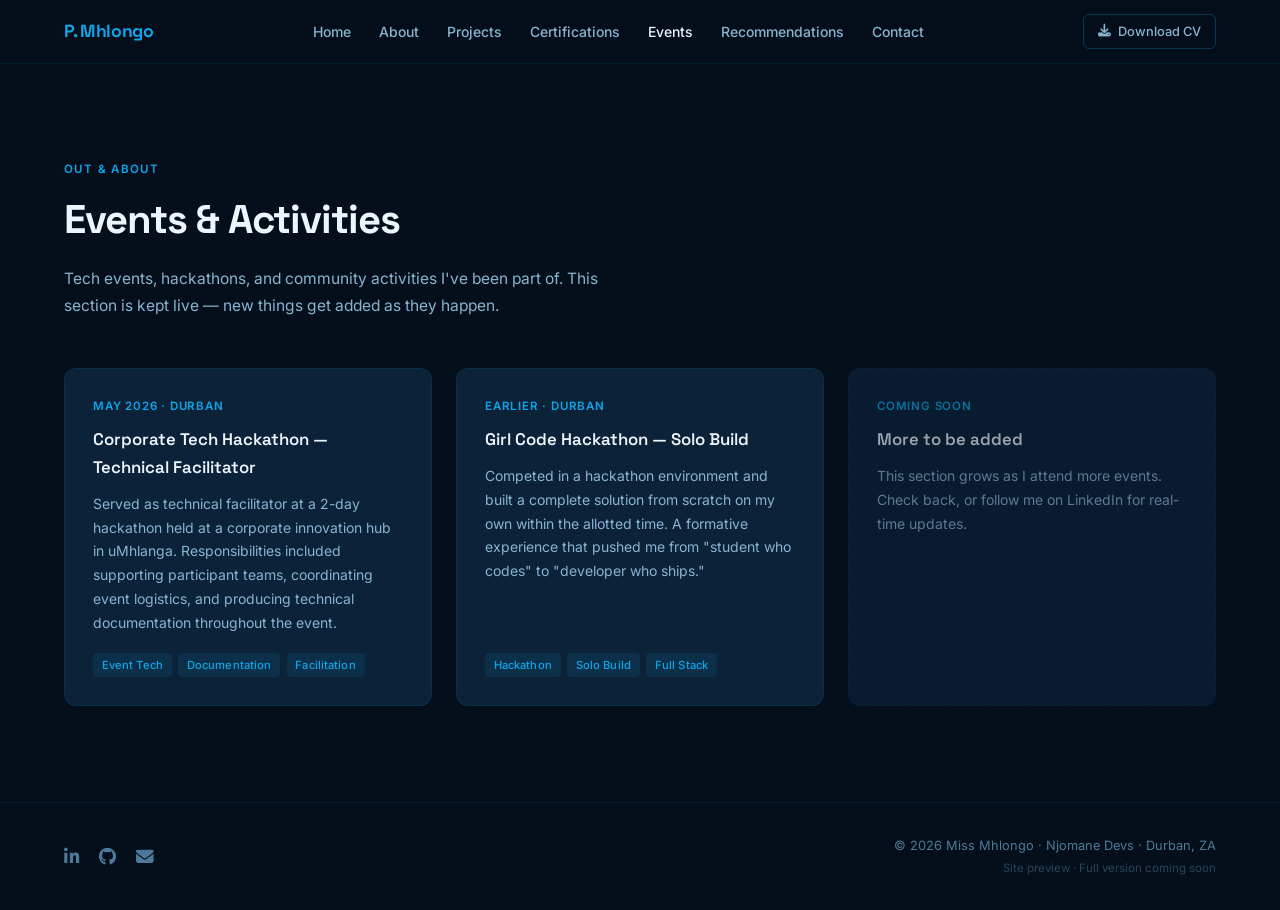
==== events.html @ 611b5bdc "Add events page: hackathon participation and tech community" ====
<!DOCTYPE html>
<html lang="en">
<head>
  <meta charset="UTF-8" />
  <meta name="viewport" content="width=device-width, initial-scale=1.0" />
  <title>Events — Princess Mhlongo</title>
  <link rel="stylesheet" href="styles.css" />
  <link rel="stylesheet" href="https://cdnjs.cloudflare.com/ajax/libs/font-awesome/6.5.0/css/all.min.css" />
</head>
<body>

  <header class="site-header">
    <div class="site-logo">P. Mhlongo</div>
    <nav>
      <ul class="site-nav">
        <li><a href="index.html">Home</a></li>
        <li><a href="about.html">About</a></li>
        <li><a href="projects.html">Projects</a></li>
        <li><a href="certifications.html">Certifications</a></li>
        <li><a href="events.html" class="active">Events</a></li>
        <li><a href="recommendations.html">Recommendations</a></li>
        <li><a href="contact.html">Contact</a></li>
      </ul>
    </nav>
    <a href="resume.pdf" download class="btn btn--ghost btn--sm">
      <i class="fas fa-download"></i> Download CV
    </a>
  </header>

  <section class="page-section">
    <div class="section-container">
      <div class="section-header">
        <p class="section-eyebrow">Out &amp; About</p>
        <h1 class="section-title">Events &amp; Activities</h1>
        <p class="section-lead">
          Tech events, hackathons, and community activities I've been part of.
          This section is kept live — new things get added as they happen.
        </p>
      </div>

      <div class="events-grid">

        <div class="card event-card">
          <p class="event-date">May 2026 · Durban</p>
          <h2 class="event-title">Corporate Tech Hackathon — Technical Facilitator</h2>
          <p class="event-desc">
            Served as technical facilitator at a 2-day hackathon held at a corporate
            innovation hub in uMhlanga. Responsibilities included supporting participant teams,
            coordinating event logistics, and producing technical documentation throughout
            the event.
          </p>
          <div class="tag-row" style="margin-top:0.25rem;">
            <span class="tag">Event Tech</span>
            <span class="tag">Documentation</span>
            <span class="tag">Facilitation</span>
          </div>
        </div>

        <div class="card event-card">
          <p class="event-date">Earlier · Durban</p>
          <h2 class="event-title">Girl Code Hackathon — Solo Build</h2>
          <p class="event-desc">
            Competed in a hackathon environment and built a complete solution from scratch
            on my own within the allotted time. A formative experience that pushed me from
            "student who codes" to "developer who ships."
          </p>
          <div class="tag-row" style="margin-top:0.25rem;">
            <span class="tag">Hackathon</span>
            <span class="tag">Solo Build</span>
            <span class="tag">Full Stack</span>
          </div>
        </div>

        <div class="card event-card" style="border-style:dashed; opacity:0.65;">
          <p class="event-date">Coming Soon</p>
          <h2 class="event-title">More to be added</h2>
          <p class="event-desc">
            This section grows as I attend more events. Check back, or follow me on
            LinkedIn for real-time updates.
          </p>
        </div>

      </div>
    </div>
  </section>

  <footer class="site-footer">
    <div class="footer-social">
      <a href="https://www.linkedin.com/in/princess-mhlongo-917301329" target="_blank" rel="noopener" aria-label="LinkedIn">
        <i class="fab fa-linkedin-in"></i>
      </a>
      <a href="https://github.com/Princemhlongo" target="_blank" rel="noopener" aria-label="GitHub">
        <i class="fab fa-github"></i>
      </a>
      <a href="mailto:princessnqobilemhlongo@gmail.com" aria-label="Email">
        <i class="fas fa-envelope"></i>
      </a>
    </div>
    <div style="text-align:right;">
      <p class="footer-copy">&copy; 2026 Miss Mhlongo &middot; Njomane Devs &middot; Durban, ZA</p>
      <p class="footer-copy" style="margin-top:0.2rem;opacity:0.5;font-size:0.72rem;">Site preview &middot; Full version coming soon</p>
    </div>
  </footer>

</body>
</html>
---- styles.css ----
/* ================================================================
   PRINCESS NQOBILE MHLONGO — Portfolio
   Palette  : Ocean Abyss navy · Sky blue accent · Amber warmth
   Type     : Space Grotesk (display) + Inter (body)
================================================================ */

@import url('https://fonts.googleapis.com/css2?family=Space+Grotesk:wght@300;400;500;600;700&family=Inter:wght@300;400;500;600&display=swap');

/* ── DESIGN TOKENS ───────────────────────────────────── */
:root {
  --c-bg:         #050F1C;
  --c-surface:    #0C2238;
  --c-surface-hi: #0F2D4A;

  --c-sky:        #0EA5E9;
  --c-sky-lite:   #38BDF8;
  --c-sky-dim:    rgba(14,165,233,0.10);
  --c-sky-glow:   rgba(14,165,233,0.22);

  --c-amber:      #F59E0B;
  --c-amber-dim:  rgba(245,158,11,0.12);

  --c-text:       #EDF5FC;
  --c-text-2:     #89B4D1;
  --c-text-3:     #4D7A99;

  --c-border:     rgba(14,165,233,0.10);
  --c-border-hi:  rgba(14,165,233,0.28);

  --f-display:    'Space Grotesk', sans-serif;
  --f-body:       'Inter', sans-serif;

  --r-sm:  6px;
  --r-md:  12px;
  --r-lg:  20px;
  --ease:  0.25s ease;
}

/* ── RESET ───────────────────────────────────────────── */
*, *::before, *::after { box-sizing: border-box; margin: 0; padding: 0; }
html { scroll-behavior: smooth; }
body {
  font-family: var(--f-body);
  background: var(--c-bg);
  color: var(--c-text);
  line-height: 1.65;
  overflow-x: hidden;
  -webkit-font-smoothing: antialiased;
}
img { display: block; max-width: 100%; }
a  { color: inherit; text-decoration: none; }
ul { list-style: none; }

/* ── HEADER ──────────────────────────────────────────── */
.site-header {
  position: sticky;
  top: 0;
  z-index: 100;
  display: flex;
  align-items: center;
  justify-content: space-between;
  padding: 0 5%;
  height: 64px;
  background: rgba(5,15,28,0.94);
  backdrop-filter: blur(14px);
  -webkit-backdrop-filter: blur(14px);
  border-bottom: 1px solid var(--c-border);
  gap: 1rem;
}

.site-logo {
  font-family: var(--f-display);
  font-weight: 700;
  font-size: 1.1rem;
  color: var(--c-sky);
  letter-spacing: -0.02em;
  white-space: nowrap;
}

.site-nav {
  display: flex;
  gap: 1.75rem;
  align-items: center;
}

.site-nav a {
  font-size: 0.875rem;
  font-weight: 500;
  color: var(--c-text-2);
  transition: color var(--ease);
  white-space: nowrap;
}

.site-nav a:hover,
.site-nav a.active { color: var(--c-text); }

/* ── BUTTONS ─────────────────────────────────────────── */
.btn {
  display: inline-flex;
  align-items: center;
  gap: 0.4rem;
  padding: 0.55rem 1.25rem;
  border-radius: var(--r-sm);
  font-family: var(--f-body);
  font-size: 0.875rem;
  font-weight: 500;
  cursor: pointer;
  transition: all var(--ease);
  border: none;
  white-space: nowrap;
}

.btn--primary {
  background: var(--c-sky);
  color: #fff;
}
.btn--primary:hover {
  background: var(--c-sky-lite);
  box-shadow: 0 4px 18px var(--c-sky-glow);
  transform: translateY(-1px);
}

.btn--ghost {
  background: transparent;
  color: var(--c-text-2);
  border: 1px solid var(--c-border-hi);
}
.btn--ghost:hover {
  border-color: var(--c-sky);
  color: var(--c-sky);
}

.btn--sm {
  padding: 0.35rem 0.9rem;
  font-size: 0.8rem;
}

/* ── HERO ────────────────────────────────────────────── */
.page-hero {
  min-height: calc(100vh - 64px);
  display: flex;
  align-items: center;
  padding: 5rem 5% 4rem;
  background:
    radial-gradient(ellipse at 72% 45%, rgba(14,165,233,0.07) 0%, transparent 55%),
    radial-gradient(ellipse at 12% 82%, rgba(245,158,11,0.04) 0%, transparent 45%),
    var(--c-bg);
}

.hero-grid {
  display: grid;
  grid-template-columns: 1fr auto;
  gap: 5rem;
  align-items: center;
  max-width: 1200px;
  margin: 0 auto;
  width: 100%;
}

.hero-content {
  display: flex;
  flex-direction: column;
  gap: 1.5rem;
}

/* Status badge */
.status-badge {
  display: inline-flex;
  align-items: center;
  gap: 0.6rem;
  font-size: 0.78rem;
  font-weight: 500;
  color: var(--c-text-2);
  letter-spacing: 0.02em;
  background: var(--c-amber-dim);
  border: 1px solid rgba(245,158,11,0.22);
  padding: 0.35rem 0.85rem;
  border-radius: 100px;
  width: fit-content;
}

.status-dot {
  width: 7px;
  height: 7px;
  border-radius: 50%;
  background: var(--c-amber);
  flex-shrink: 0;
  animation: pulse-amber 2.2s infinite;
}

@keyframes pulse-amber {
  0%   { box-shadow: 0 0 0 0 rgba(245,158,11,0.55); }
  70%  { box-shadow: 0 0 0 8px rgba(245,158,11,0); }
  100% { box-shadow: 0 0 0 0 rgba(245,158,11,0); }
}

/* The big name — the signature */
.hero-name {
  font-family: var(--f-display);
  font-weight: 700;
  font-size: clamp(3.2rem, 6.5vw, 5.5rem);
  line-height: 1.0;
  letter-spacing: -0.035em;
  color: var(--c-text);
}
.hero-name .given  { display: block; }
.hero-name .family { display: block; color: var(--c-sky); }

.hero-role {
  font-size: 1rem;
  color: var(--c-text-2);
}

.hero-role #typing-text {
  color: var(--c-sky);
  font-weight: 600;
  border-right: 2px solid var(--c-sky);
  padding-right: 2px;
  animation: cursor-blink 1s step-end infinite;
}

@keyframes cursor-blink {
  0%, 100% { border-color: var(--c-sky); }
  50%       { border-color: transparent; }
}

.hero-tagline {
  font-size: 1rem;
  color: var(--c-text-2);
  max-width: 460px;
  line-height: 1.75;
}
.hero-tagline strong {
  color: var(--c-text);
  font-weight: 500;
}

.hero-actions {
  display: flex;
  gap: 1rem;
  flex-wrap: wrap;
  padding-top: 0.5rem;
}

/* Hero photo */
.hero-photo {
  width: 270px;
  height: 330px;
  border-radius: var(--r-lg);
  overflow: hidden;
  border: 1px solid var(--c-border-hi);
  box-shadow: 0 0 60px var(--c-sky-dim);
  flex-shrink: 0;
}
.hero-photo img {
  width: 100%;
  height: 100%;
  object-fit: cover;
  object-position: top center;
}

/* ── PAGE SECTIONS ───────────────────────────────────── */
.page-section {
  padding: 6rem 5%;
}
.page-section--alt {
  background: rgba(12,34,56,0.35);
}

.section-container {
  max-width: 1200px;
  margin: 0 auto;
}

.section-header {
  margin-bottom: 3rem;
}

.section-eyebrow {
  font-size: 0.72rem;
  font-weight: 600;
  letter-spacing: 0.12em;
  text-transform: uppercase;
  color: var(--c-sky);
  margin-bottom: 0.5rem;
}

.section-title {
  font-family: var(--f-display);
  font-size: clamp(1.75rem, 3.5vw, 2.5rem);
  font-weight: 700;
  letter-spacing: -0.025em;
  color: var(--c-text);
  margin-bottom: 0.75rem;
}

.section-lead {
  font-size: 0.975rem;
  color: var(--c-text-2);
  max-width: 540px;
  line-height: 1.75;
}

/* ── CARDS (base) ────────────────────────────────────── */
.card {
  background: var(--c-surface);
  border: 1px solid var(--c-border);
  border-radius: var(--r-md);
  transition: all var(--ease);
}
.card:hover {
  background: var(--c-surface-hi);
  border-color: var(--c-border-hi);
  transform: translateY(-4px);
  box-shadow: 0 16px 40px rgba(5,15,28,0.7);
}

/* ── PROJECT CARDS ───────────────────────────────────── */
.projects-grid {
  display: grid;
  grid-template-columns: repeat(auto-fill, minmax(290px, 1fr));
  gap: 1.5rem;
}

.project-card {
  display: flex;
  flex-direction: column;
  gap: 0.85rem;
  padding: 1.75rem;
}

.project-badge {
  display: inline-flex;
  align-items: center;
  gap: 0.35rem;
  font-size: 0.68rem;
  font-weight: 600;
  letter-spacing: 0.07em;
  text-transform: uppercase;
  padding: 0.22rem 0.65rem;
  border-radius: 100px;
  width: fit-content;
}
.badge--academic { color: var(--c-sky);   background: var(--c-sky-dim); }
.badge--client   { color: var(--c-amber); background: var(--c-amber-dim); }

.project-title {
  font-family: var(--f-display);
  font-size: 1.1rem;
  font-weight: 600;
  color: var(--c-text);
  letter-spacing: -0.01em;
}

.project-desc {
  font-size: 0.875rem;
  color: var(--c-text-2);
  line-height: 1.7;
  flex: 1;
}

.tag-row {
  display: flex;
  flex-wrap: wrap;
  gap: 0.4rem;
  padding-top: 0.25rem;
}

.tag {
  font-size: 0.7rem;
  font-weight: 500;
  color: var(--c-sky);
  background: var(--c-sky-dim);
  padding: 0.18rem 0.55rem;
  border-radius: 4px;
  letter-spacing: 0.01em;
}

/* ── CERTIFICATIONS ──────────────────────────────────── */
.certs-grid {
  display: grid;
  grid-template-columns: repeat(auto-fill, minmax(260px, 1fr));
  gap: 1.25rem;
}

.cert-card {
  padding: 1.6rem;
  display: flex;
  flex-direction: column;
  gap: 0.5rem;
}

.cert-icon {
  font-size: 1.4rem;
  margin-bottom: 0.2rem;
}

.cert-title {
  font-family: var(--f-display);
  font-size: 1rem;
  font-weight: 600;
  color: var(--c-text);
}

.cert-body {
  font-size: 0.85rem;
  color: var(--c-text-2);
  line-height: 1.6;
}

.cert-issuer {
  font-size: 0.75rem;
  color: var(--c-text-3);
  font-weight: 500;
  letter-spacing: 0.02em;
}

/* ── EVENTS ──────────────────────────────────────────── */
.events-grid {
  display: grid;
  grid-template-columns: repeat(auto-fill, minmax(300px, 1fr));
  gap: 1.5rem;
}

.event-card {
  padding: 1.75rem;
  display: flex;
  flex-direction: column;
  gap: 0.65rem;
}

.event-date {
  font-size: 0.72rem;
  font-weight: 600;
  letter-spacing: 0.07em;
  text-transform: uppercase;
  color: var(--c-sky);
}

.event-title {
  font-family: var(--f-display);
  font-size: 1.05rem;
  font-weight: 600;
  color: var(--c-text);
}

.event-desc {
  font-size: 0.875rem;
  color: var(--c-text-2);
  line-height: 1.7;
  flex: 1;
}

/* ── RECOMMENDATIONS ─────────────────────────────────── */
.rec-grid {
  display: grid;
  grid-template-columns: repeat(auto-fill, minmax(300px, 1fr));
  gap: 1.5rem;
}

.rec-card {
  padding: 2rem;
  position: relative;
}

.rec-card::before {
  content: '\201C';
  position: absolute;
  top: 0.75rem;
  left: 1.5rem;
  font-family: var(--f-display);
  font-size: 4rem;
  line-height: 1;
  color: var(--c-sky);
  opacity: 0.15;
  pointer-events: none;
}

.rec-quote {
  font-size: 0.925rem;
  color: var(--c-text-2);
  line-height: 1.8;
  font-style: italic;
  padding-top: 1.5rem;
}

.rec-author {
  margin-top: 1.25rem;
  font-size: 0.775rem;
  font-weight: 500;
  color: var(--c-text-3);
  letter-spacing: 0.03em;
}

.rec-linkedin-note {
  margin-top: 3rem;
  padding: 1.25rem 1.75rem;
  background: var(--c-sky-dim);
  border: 1px solid var(--c-border-hi);
  border-radius: var(--r-md);
  display: flex;
  align-items: center;
  justify-content: space-between;
  gap: 1rem;
  flex-wrap: wrap;
  max-width: 600px;
}

.rec-linkedin-note p {
  font-size: 0.875rem;
  color: var(--c-text-2);
}

/* ── ABOUT ───────────────────────────────────────────── */
.about-grid {
  display: grid;
  grid-template-columns: 1fr 380px;
  gap: 4.5rem;
  align-items: start;
}

.about-body {
  display: flex;
  flex-direction: column;
  gap: 1.25rem;
}

.about-body p {
  font-size: 1rem;
  color: var(--c-text-2);
  line-height: 1.8;
}
.about-body p strong {
  color: var(--c-text);
  font-weight: 500;
}

.about-photo {
  border-radius: var(--r-lg);
  overflow: hidden;
  border: 1px solid var(--c-border-hi);
  box-shadow: 0 0 50px var(--c-sky-dim);
  aspect-ratio: 3/4;
  position: sticky;
  top: 80px;
}
.about-photo img {
  width: 100%;
  height: 100%;
  object-fit: cover;
  object-position: top center;
}

/* Timeline */
.timeline {
  display: flex;
  flex-direction: column;
  position: relative;
  padding-left: 1.75rem;
  max-width: 680px;
}

.timeline::before {
  content: '';
  position: absolute;
  left: 0;
  top: 0.55rem;
  bottom: 0;
  width: 1px;
  background: linear-gradient(to bottom, var(--c-sky) 0%, transparent 100%);
}

.timeline-item {
  position: relative;
  padding: 0 0 2.25rem 1.75rem;
}
.timeline-item:last-child { padding-bottom: 0; }

.timeline-item::before {
  content: '';
  position: absolute;
  left: -4px;
  top: 0.45rem;
  width: 9px;
  height: 9px;
  border-radius: 50%;
  background: var(--c-sky);
  box-shadow: 0 0 0 3px var(--c-sky-dim);
}

.timeline-year {
  font-size: 0.72rem;
  font-weight: 600;
  letter-spacing: 0.08em;
  text-transform: uppercase;
  color: var(--c-sky);
  margin-bottom: 0.3rem;
}

.timeline-title {
  font-family: var(--f-display);
  font-size: 0.975rem;
  font-weight: 600;
  color: var(--c-text);
  margin-bottom: 0.2rem;
}

.timeline-sub {
  font-size: 0.85rem;
  color: var(--c-text-2);
  line-height: 1.6;
}

/* Skills as tags */
.skills-section {
  display: flex;
  flex-direction: column;
  gap: 1.75rem;
}

.skill-group__label {
  font-size: 0.7rem;
  font-weight: 600;
  letter-spacing: 0.1em;
  text-transform: uppercase;
  color: var(--c-text-3);
  margin-bottom: 0.6rem;
}

.skill-group__tags {
  display: flex;
  flex-wrap: wrap;
  gap: 0.45rem;
}

.skill-tag {
  font-size: 0.8rem;
  font-weight: 500;
  color: var(--c-text-2);
  background: var(--c-surface);
  border: 1px solid var(--c-border);
  padding: 0.28rem 0.7rem;
  border-radius: var(--r-sm);
  transition: all var(--ease);
}
.skill-tag:hover {
  color: var(--c-sky);
  border-color: var(--c-sky);
  background: var(--c-sky-dim);
}

/* ── CONTACT ─────────────────────────────────────────── */
.contact-grid {
  display: grid;
  grid-template-columns: repeat(auto-fill, minmax(240px, 1fr));
  gap: 1.25rem;
  max-width: 820px;
}

.contact-card {
  padding: 1.75rem;
  display: flex;
  flex-direction: column;
  gap: 0.45rem;
}

.contact-icon {
  font-size: 1.2rem;
  color: var(--c-sky);
  margin-bottom: 0.35rem;
}

.contact-label {
  font-size: 0.72rem;
  font-weight: 600;
  letter-spacing: 0.09em;
  text-transform: uppercase;
  color: var(--c-text-3);
}

.contact-value {
  font-size: 0.9rem;
  color: var(--c-sky);
  font-weight: 500;
  transition: color var(--ease);
  word-break: break-all;
}
.contact-value:hover { color: var(--c-sky-lite); }

/* ── FOOTER ──────────────────────────────────────────── */
.site-footer {
  padding: 2rem 5%;
  display: flex;
  align-items: center;
  justify-content: space-between;
  border-top: 1px solid var(--c-border);
  gap: 1rem;
  flex-wrap: wrap;
}

.footer-social {
  display: flex;
  gap: 1.25rem;
}

.footer-social a {
  font-size: 1.1rem;
  color: var(--c-text-3);
  transition: color var(--ease);
}
.footer-social a:hover { color: var(--c-sky); }

.footer-copy {
  font-size: 0.8rem;
  color: var(--c-text-3);
}

/* ── NOTE ────────────────────────────────────────────── */
.note {
  font-size: 0.85rem;
  color: var(--c-text-3);
  font-style: italic;
  text-align: center;
  margin-top: 3rem;
  padding: 1rem 1.5rem;
  border: 1px dashed var(--c-border-hi);
  border-radius: var(--r-sm);
  max-width: 580px;
  margin-left: auto;
  margin-right: auto;
}

/* ── RESPONSIVE ──────────────────────────────────────── */
@media (max-width: 960px) {
  .hero-grid {
    grid-template-columns: 1fr;
    text-align: center;
    gap: 2.5rem;
  }
  .hero-photo {
    order: -1;
    width: 200px;
    height: 240px;
    margin: 0 auto;
  }
  .hero-content  { align-items: center; }
  .hero-tagline  { max-width: 100%; }
  .status-badge  { margin: 0 auto; }
  .hero-actions  { justify-content: center; }

  .about-grid {
    grid-template-columns: 1fr;
    gap: 2.5rem;
  }
  .about-photo {
    max-width: 280px;
    margin: 0 auto;
    position: static;
  }
}

@media (max-width: 640px) {
  .site-header {
    height: auto;
    flex-wrap: wrap;
    padding: 0.75rem 4%;
    gap: 0.6rem;
  }
  .site-nav { gap: 1rem; flex-wrap: wrap; }
  .site-nav a { font-size: 0.8rem; }

  .page-hero   { padding: 3rem 4%; min-height: auto; }
  .page-section { padding: 3.5rem 4%; }

  .hero-name { font-size: clamp(2.6rem, 11vw, 3.5rem); }

  .site-footer { justify-content: center; text-align: center; }
}
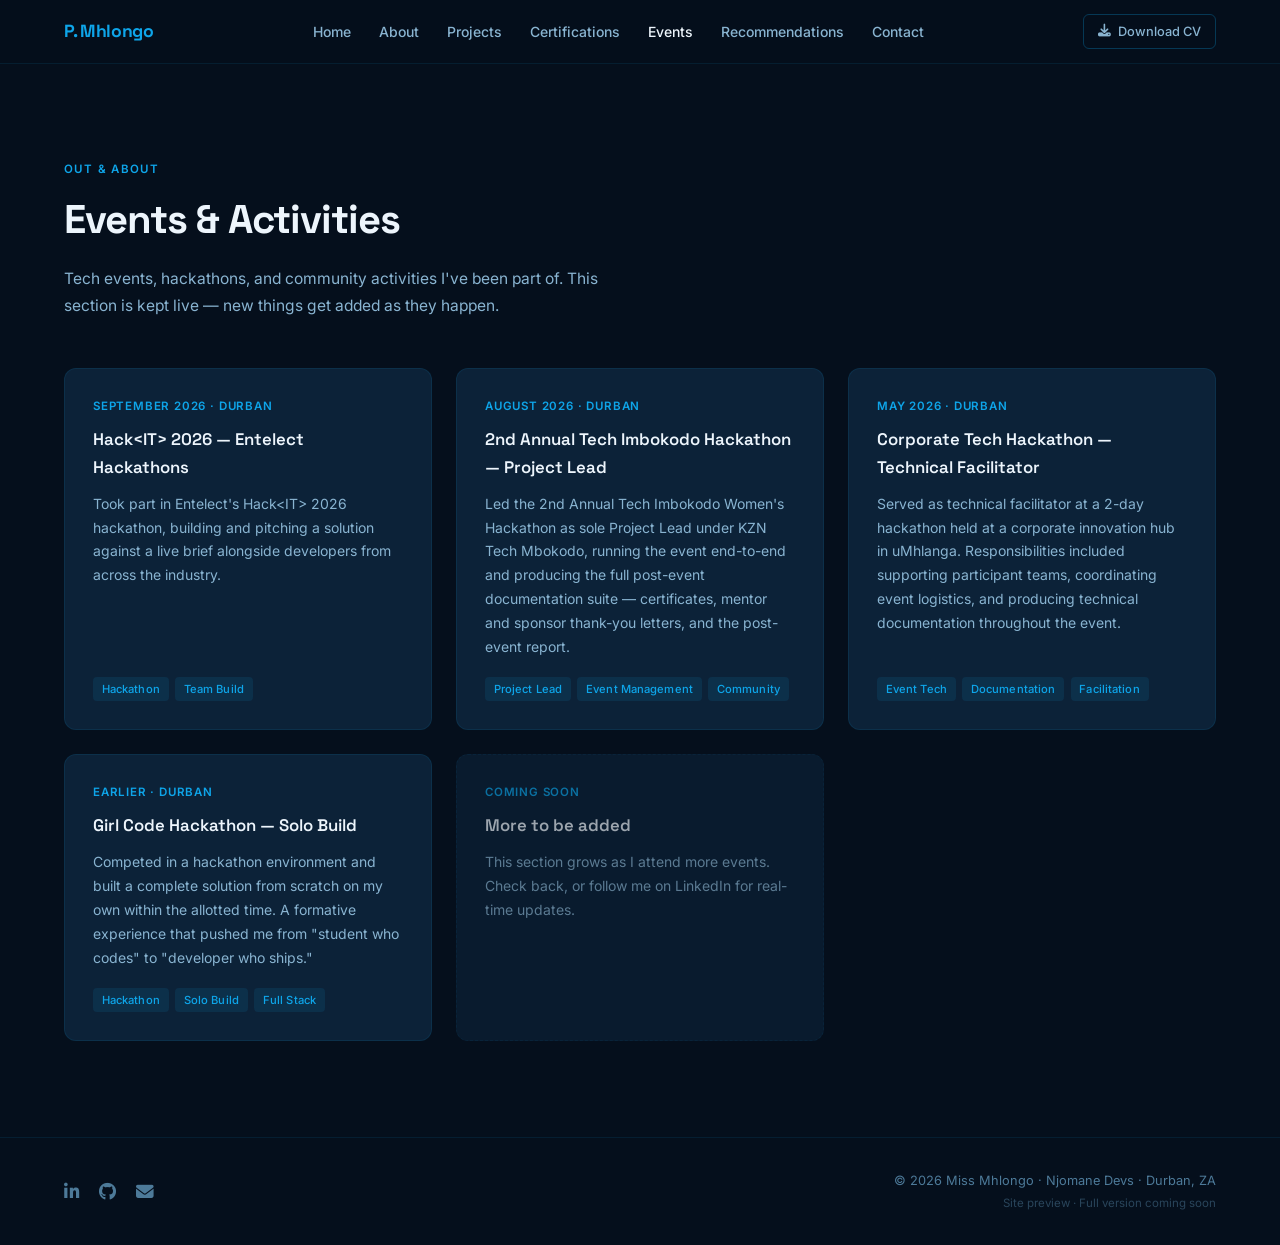
==== commit 40b1d990: "Add new certifications and hackathon events" ====
--- a/events.html
+++ b/events.html
@@ -39,6 +39,35 @@
       </div>
 
       <div class="events-grid">
+
+        <div class="card event-card">
+          <p class="event-date">September 2026 · Durban</p>
+          <h2 class="event-title">Hack&lt;IT&gt; 2026 — Entelect Hackathons</h2>
+          <p class="event-desc">
+            Took part in Entelect's Hack&lt;IT&gt; 2026 hackathon, building and pitching a solution
+            against a live brief alongside developers from across the industry.
+          </p>
+          <div class="tag-row" style="margin-top:0.25rem;">
+            <span class="tag">Hackathon</span>
+            <span class="tag">Team Build</span>
+          </div>
+        </div>
+
+        <div class="card event-card">
+          <p class="event-date">August 2026 · Durban</p>
+          <h2 class="event-title">2nd Annual Tech Imbokodo Hackathon — Project Lead</h2>
+          <p class="event-desc">
+            Led the 2nd Annual Tech Imbokodo Women's Hackathon as sole Project Lead under
+            KZN Tech Mbokodo, running the event end-to-end and producing the full post-event
+            documentation suite — certificates, mentor and sponsor thank-you letters, and the
+            post-event report.
+          </p>
+          <div class="tag-row" style="margin-top:0.25rem;">
+            <span class="tag">Project Lead</span>
+            <span class="tag">Event Management</span>
+            <span class="tag">Community</span>
+          </div>
+        </div>
 
         <div class="card event-card">
           <p class="event-date">May 2026 · Durban</p>
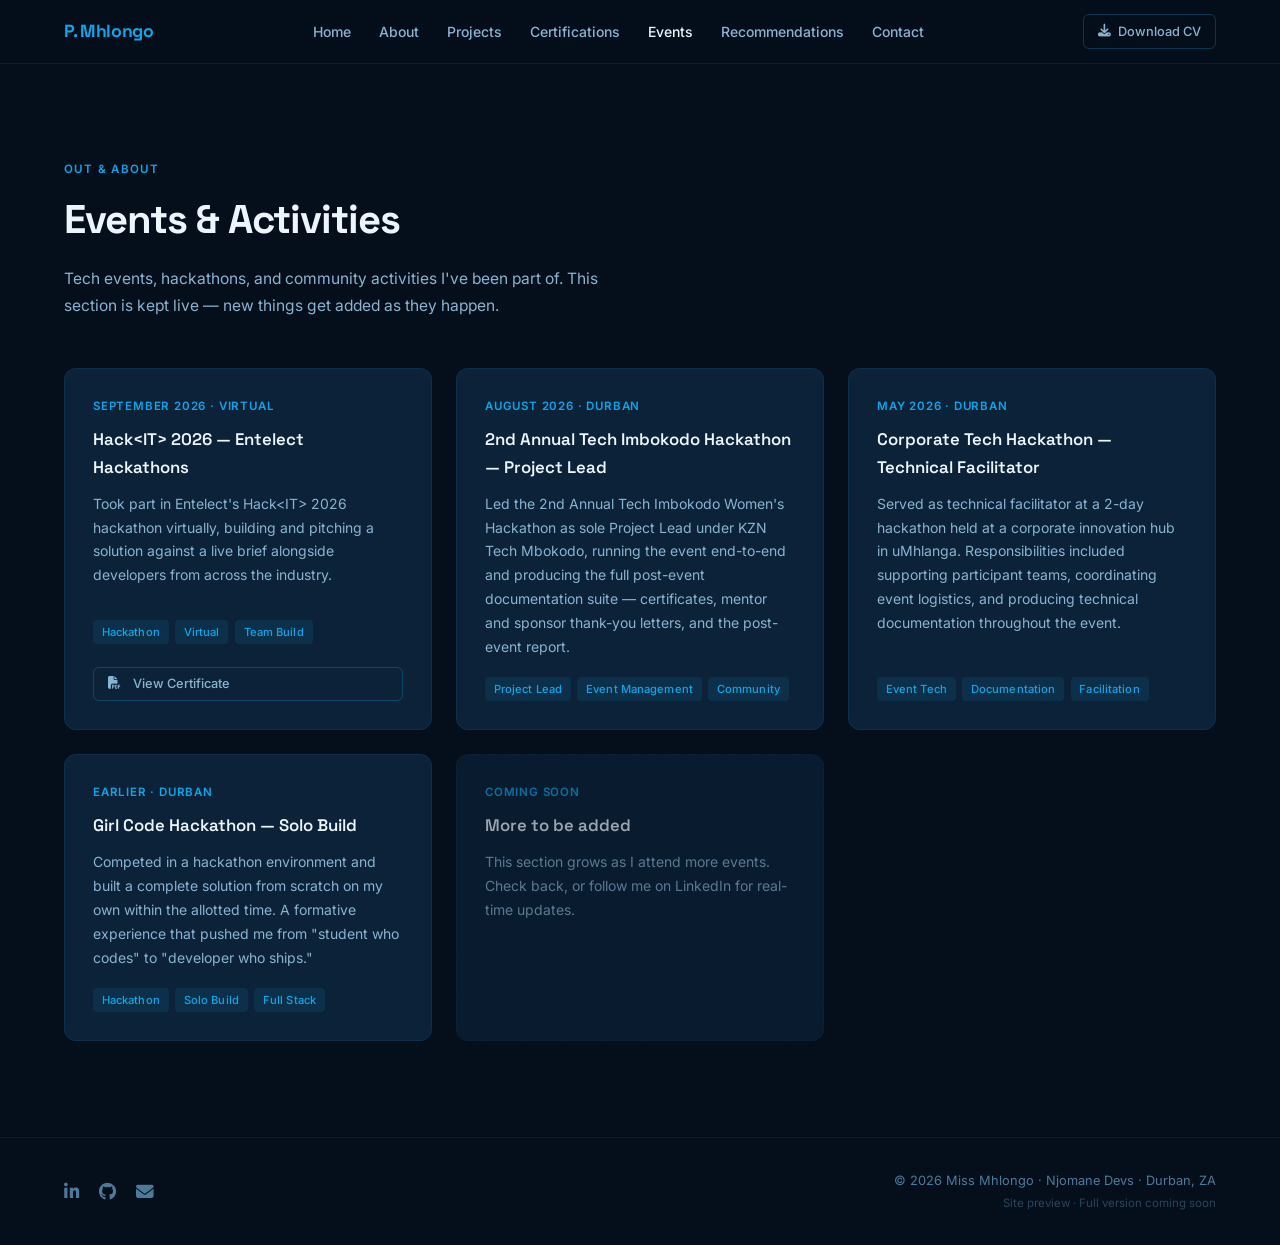
==== commit a37eb73c: "Add new certifications, hackathon events, and viewable certificate PDFs" ====
--- a/events.html
+++ b/events.html
@@ -41,16 +41,20 @@
       <div class="events-grid">
 
         <div class="card event-card">
-          <p class="event-date">September 2026 · Durban</p>
+          <p class="event-date">September 2026 · Virtual</p>
           <h2 class="event-title">Hack&lt;IT&gt; 2026 — Entelect Hackathons</h2>
           <p class="event-desc">
-            Took part in Entelect's Hack&lt;IT&gt; 2026 hackathon, building and pitching a solution
-            against a live brief alongside developers from across the industry.
+            Took part in Entelect's Hack&lt;IT&gt; 2026 hackathon virtually, building and pitching a
+            solution against a live brief alongside developers from across the industry.
           </p>
           <div class="tag-row" style="margin-top:0.25rem;">
             <span class="tag">Hackathon</span>
+            <span class="tag">Virtual</span>
             <span class="tag">Team Build</span>
           </div>
+          <a href="certificates/EntelectHackIT2026-PrincessMhlongo.pdf" target="_blank" rel="noopener" class="btn btn--ghost btn--sm" style="margin-top:0.75rem;">
+            <i class="fas fa-file-pdf" style="margin-right:0.3rem;"></i>View Certificate
+          </a>
         </div>
 
         <div class="card event-card">
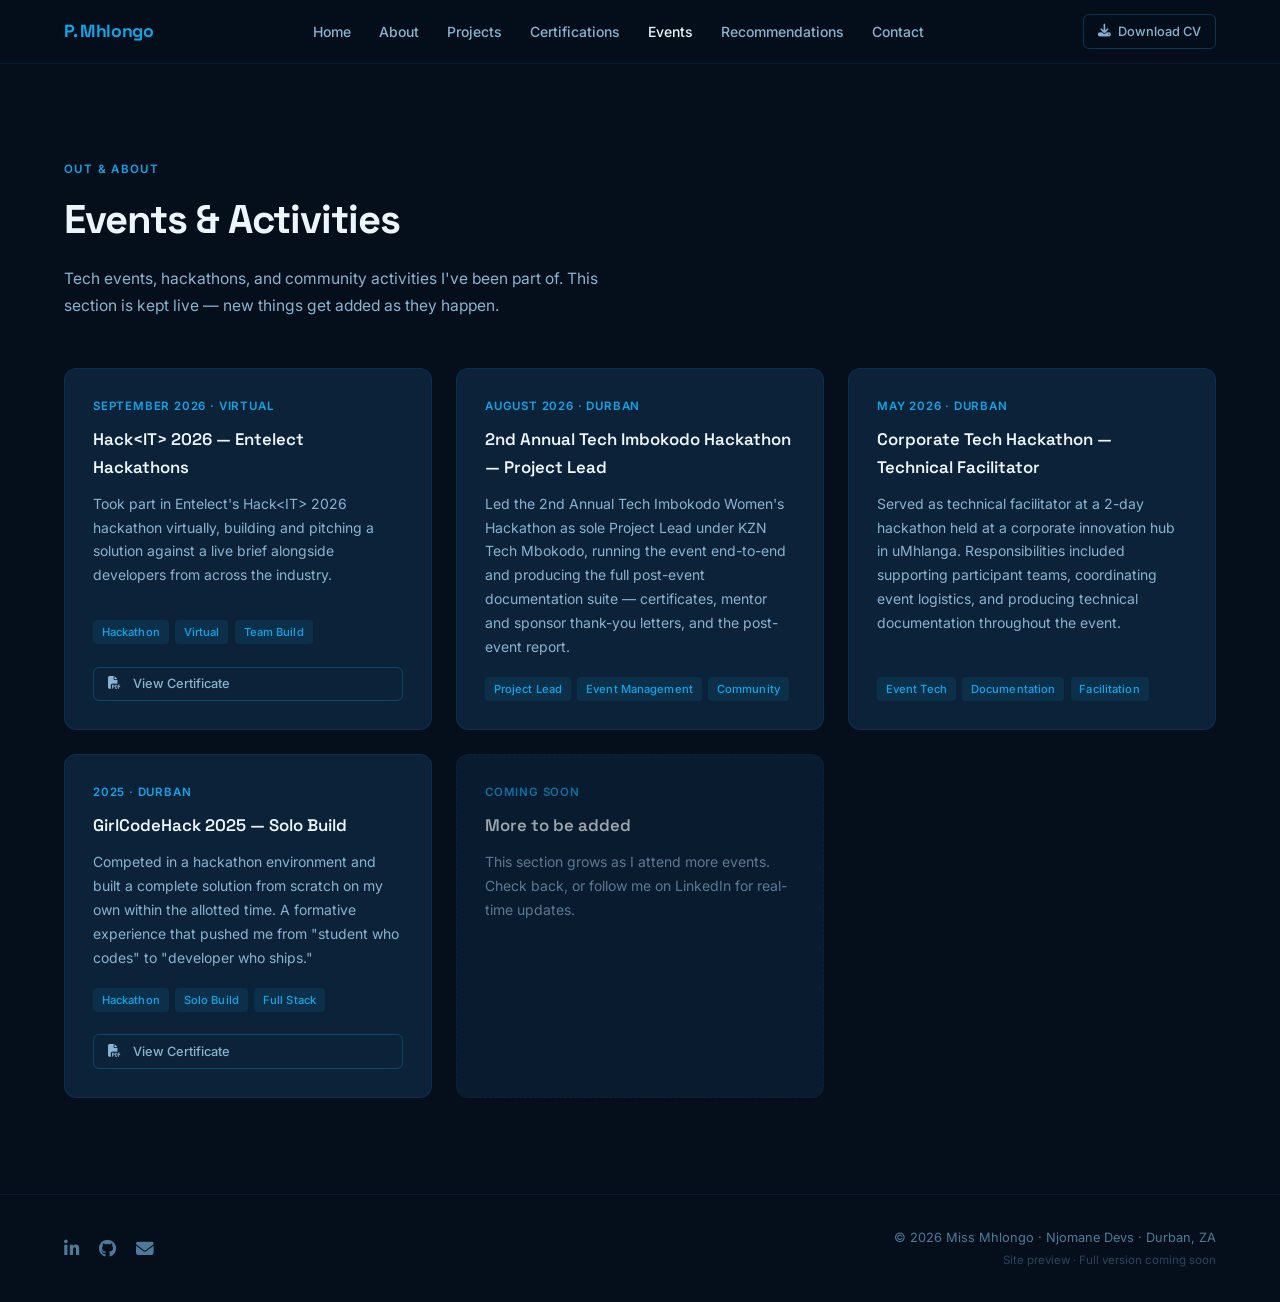
==== commit df4db3a1: "Add Motheo Financial Education cert and fix GirlCodeHack year" ====
--- a/events.html
+++ b/events.html
@@ -90,8 +90,8 @@
         </div>
 
         <div class="card event-card">
-          <p class="event-date">Earlier · Durban</p>
-          <h2 class="event-title">Girl Code Hackathon — Solo Build</h2>
+          <p class="event-date">2025 &middot; Durban</p>
+          <h2 class="event-title">GirlCodeHack 2025 — Solo Build</h2>
           <p class="event-desc">
             Competed in a hackathon environment and built a complete solution from scratch
             on my own within the allotted time. A formative experience that pushed me from
@@ -102,6 +102,9 @@
             <span class="tag">Solo Build</span>
             <span class="tag">Full Stack</span>
           </div>
+          <a href="certificates/GirlCodeHack2025-PrincessMhlongo.pdf" target="_blank" rel="noopener" class="btn btn--ghost btn--sm" style="margin-top:0.75rem;">
+            <i class="fas fa-file-pdf" style="margin-right:0.3rem;"></i>View Certificate
+          </a>
         </div>
 
         <div class="card event-card" style="border-style:dashed; opacity:0.65;">
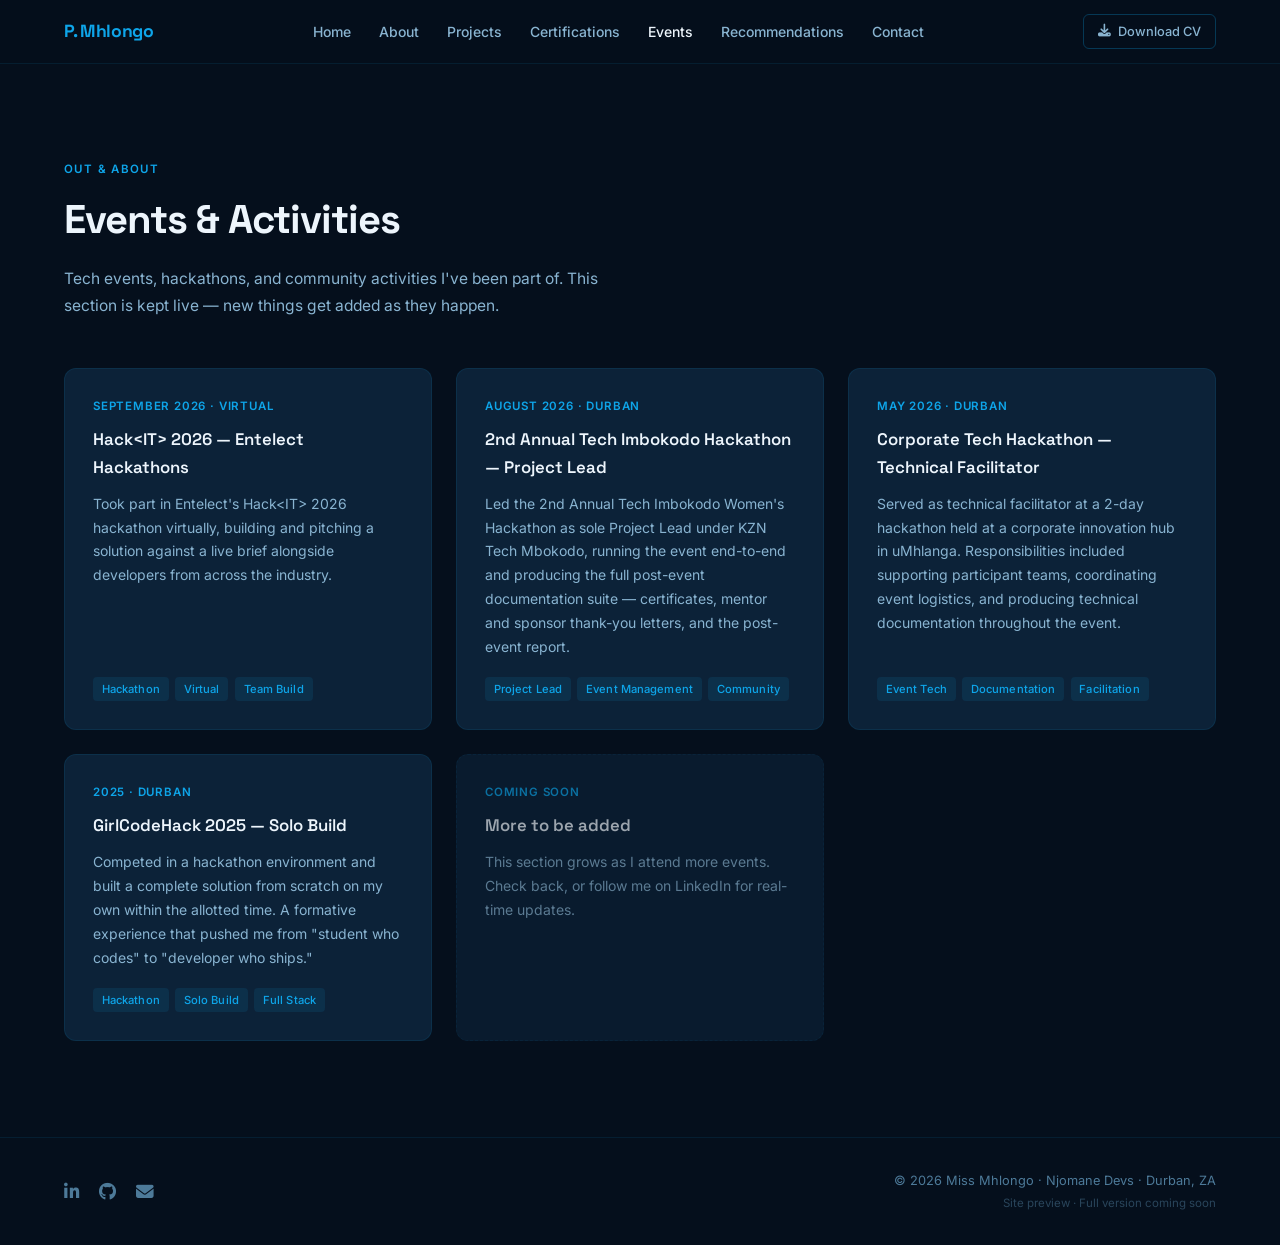
==== commit 2007a2c0: "Move certificates to Certifications page with thumbnails and view/download buttons" ====
--- a/events.html
+++ b/events.html
@@ -52,9 +52,6 @@
             <span class="tag">Virtual</span>
             <span class="tag">Team Build</span>
           </div>
-          <a href="certificates/EntelectHackIT2026-PrincessMhlongo.pdf" target="_blank" rel="noopener" class="btn btn--ghost btn--sm" style="margin-top:0.75rem;">
-            <i class="fas fa-file-pdf" style="margin-right:0.3rem;"></i>View Certificate
-          </a>
         </div>
 
         <div class="card event-card">
@@ -102,9 +99,6 @@
             <span class="tag">Solo Build</span>
             <span class="tag">Full Stack</span>
           </div>
-          <a href="certificates/GirlCodeHack2025-PrincessMhlongo.pdf" target="_blank" rel="noopener" class="btn btn--ghost btn--sm" style="margin-top:0.75rem;">
-            <i class="fas fa-file-pdf" style="margin-right:0.3rem;"></i>View Certificate
-          </a>
         </div>
 
         <div class="card event-card" style="border-style:dashed; opacity:0.65;">
--- a/styles.css
+++ b/styles.css
@@ -413,6 +413,24 @@
   color: var(--c-text-3);
   font-weight: 500;
   letter-spacing: 0.02em;
+}
+
+.cert-thumb {
+  display: block;
+  width: 100%;
+  aspect-ratio: 4 / 3;
+  object-fit: cover;
+  border-radius: var(--r-sm);
+  border: 1px solid var(--c-border-hi);
+  margin-bottom: 0.4rem;
+  background: var(--c-sky-dim);
+}
+
+.cert-actions {
+  display: flex;
+  gap: 0.5rem;
+  margin-top: 0.5rem;
+  flex-wrap: wrap;
 }
 
 /* ── EVENTS ──────────────────────────────────────────── */
